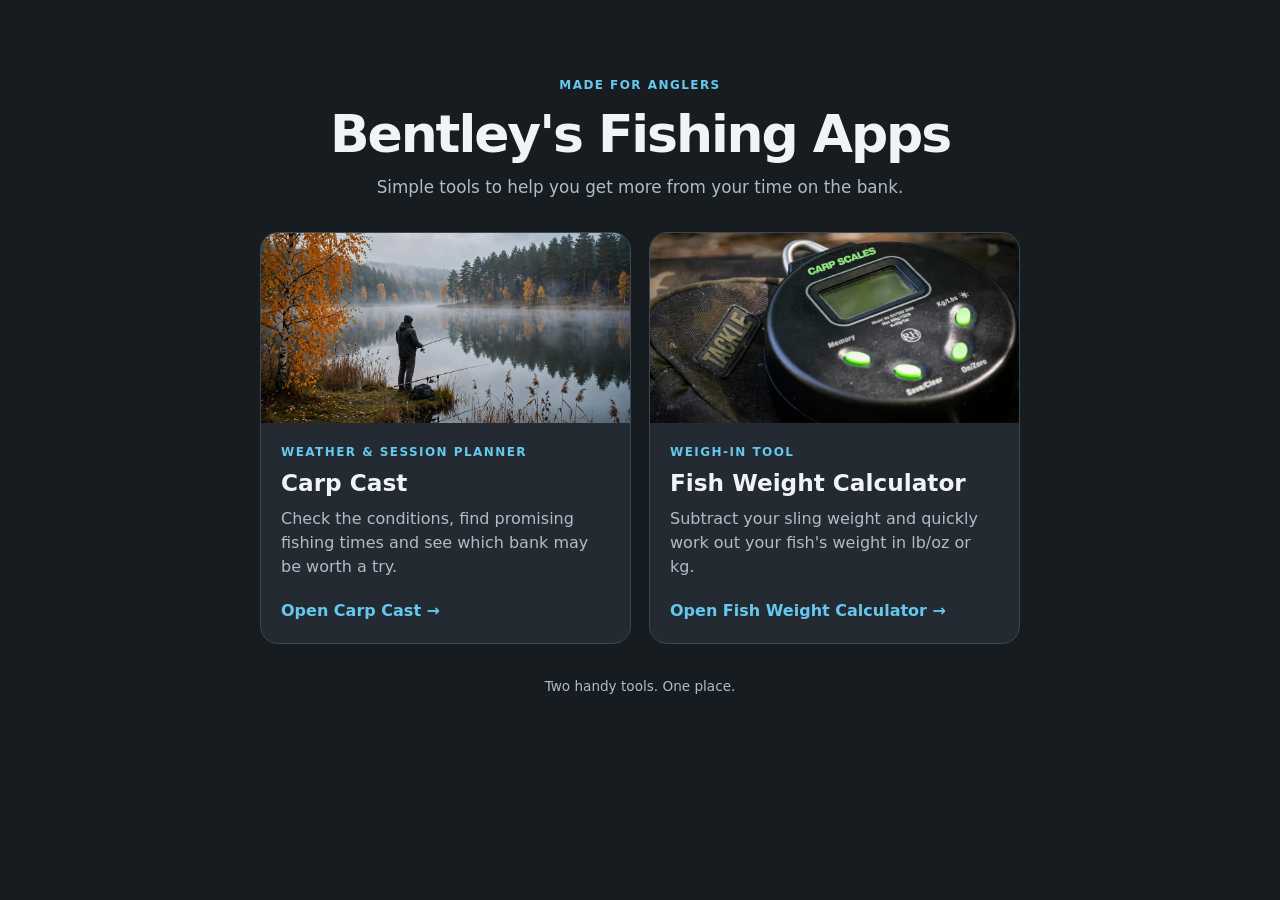
==== index.html @ 65fc2f75 "Create combined fishing apps site Co-authored-by: Copilot <223556219+Copilot@users.noreply.github.co" ====
<!DOCTYPE html>
<html lang="en">
<head>
  <meta charset="utf-8">
  <meta name="viewport" content="width=device-width, initial-scale=1, viewport-fit=cover">
  <meta name="theme-color" content="#171c21">
  <meta name="description" content="Fishing tools from Bentley: Carp Cast and Fish Weight Calculator.">
  <title>Bentley's Fishing Apps</title>
  <link rel="stylesheet" href="landing.css">
</head>
<body>
  <main>
    <header class="site-header">
      <p class="eyebrow">MADE FOR ANGLERS</p>
      <h1>Bentley's Fishing Apps</h1>
      <p class="intro">Simple tools to help you get more from your time on the bank.</p>
    </header>

    <section class="apps" aria-label="Choose an app">
      <a class="app-card" href="carp-cast/">
        <img src="carp-cast/assets/carp-cast-lake.png" alt="" width="1152" height="768">
        <span class="card-content">
          <span class="app-label">WEATHER &amp; SESSION PLANNER</span>
          <span class="app-title">Carp Cast</span>
          <span class="app-description">Check the conditions, find promising fishing times and see which bank may be worth a try.</span>
          <span class="app-action">Open Carp Cast <span aria-hidden="true">→</span></span>
        </span>
      </a>

      <a class="app-card" href="fish-weight-calculator/">
        <img src="fish-weight-calculator/assets/fish-scale.png" alt="" width="1152" height="768">
        <span class="card-content">
          <span class="app-label">WEIGH-IN TOOL</span>
          <span class="app-title">Fish Weight Calculator</span>
          <span class="app-description">Subtract your sling weight and quickly work out your fish's weight in lb/oz or kg.</span>
          <span class="app-action">Open Fish Weight Calculator <span aria-hidden="true">→</span></span>
        </span>
      </a>
    </section>

    <footer>Two handy tools. One place.</footer>
  </main>
</body>
</html>
---- landing.css ----
:root {
  color-scheme: dark;
  --bg: #171c21;
  --ink: #f1f4f6;
  --mute: #b0bdc6;
  --card: #232a31;
  --line: #3b4852;
  --brand: #087ead;
}

* {
  box-sizing: border-box;
}

html,
body {
  margin: 0;
  min-height: 100%;
}

body {
  background: var(--bg);
  color: var(--ink);
  font-family: system-ui, -apple-system, "Segoe UI", Roboto, sans-serif;
  line-height: 1.5;
  padding: env(safe-area-inset-top, 0) 0 env(safe-area-inset-bottom, 0);
}

main {
  width: min(100% - 36px, 760px);
  margin: 0 auto;
  padding: 64px 0 32px;
}

.site-header {
  margin-bottom: 32px;
  text-align: center;
}

.eyebrow,
.app-label {
  color: #65c8ef;
  font-size: 0.75rem;
  font-weight: 800;
  letter-spacing: 0.12em;
}

h1 {
  margin: 8px 0;
  font-size: clamp(2rem, 7vw, 3.25rem);
  line-height: 1.1;
  letter-spacing: -0.04em;
}

.intro {
  max-width: 34rem;
  margin: 12px auto 0;
  color: var(--mute);
  font-size: 1.05rem;
}

.apps {
  display: grid;
  grid-template-columns: repeat(2, minmax(0, 1fr));
  gap: 18px;
}

.app-card {
  overflow: hidden;
  color: inherit;
  text-decoration: none;
  background: var(--card);
  border: 1px solid var(--line);
  border-radius: 18px;
  transition: border-color 150ms ease, transform 150ms ease;
}

.app-card:hover {
  border-color: var(--brand);
  transform: translateY(-2px);
}

.app-card:focus-visible {
  outline: 3px solid #65c8ef;
  outline-offset: 3px;
}

.app-card > img {
  display: block;
  width: 100%;
  height: 190px;
  object-fit: cover;
}

.card-content {
  display: flex;
  flex-direction: column;
  align-items: flex-start;
  min-height: 220px;
  padding: 20px;
}

.app-title {
  margin-top: 8px;
  font-size: 1.45rem;
  font-weight: 800;
  line-height: 1.2;
}

.app-description {
  margin-top: 10px;
  color: var(--mute);
}

.app-action {
  margin-top: auto;
  padding-top: 20px;
  color: #65c8ef;
  font-weight: 700;
}

footer {
  margin-top: 32px;
  color: var(--mute);
  font-size: 0.85rem;
  text-align: center;
}

@media (max-width: 600px) {
  main {
    padding-top: 40px;
  }

  .apps {
    grid-template-columns: minmax(0, 1fr);
    gap: 14px;
  }

  .app-card > img {
    height: 170px;
  }

  .card-content {
    min-height: 0;
  }

  .app-action {
    margin-top: 4px;
  }
}

@media (prefers-reduced-motion: reduce) {
  .app-card {
    transition: none;
  }
}
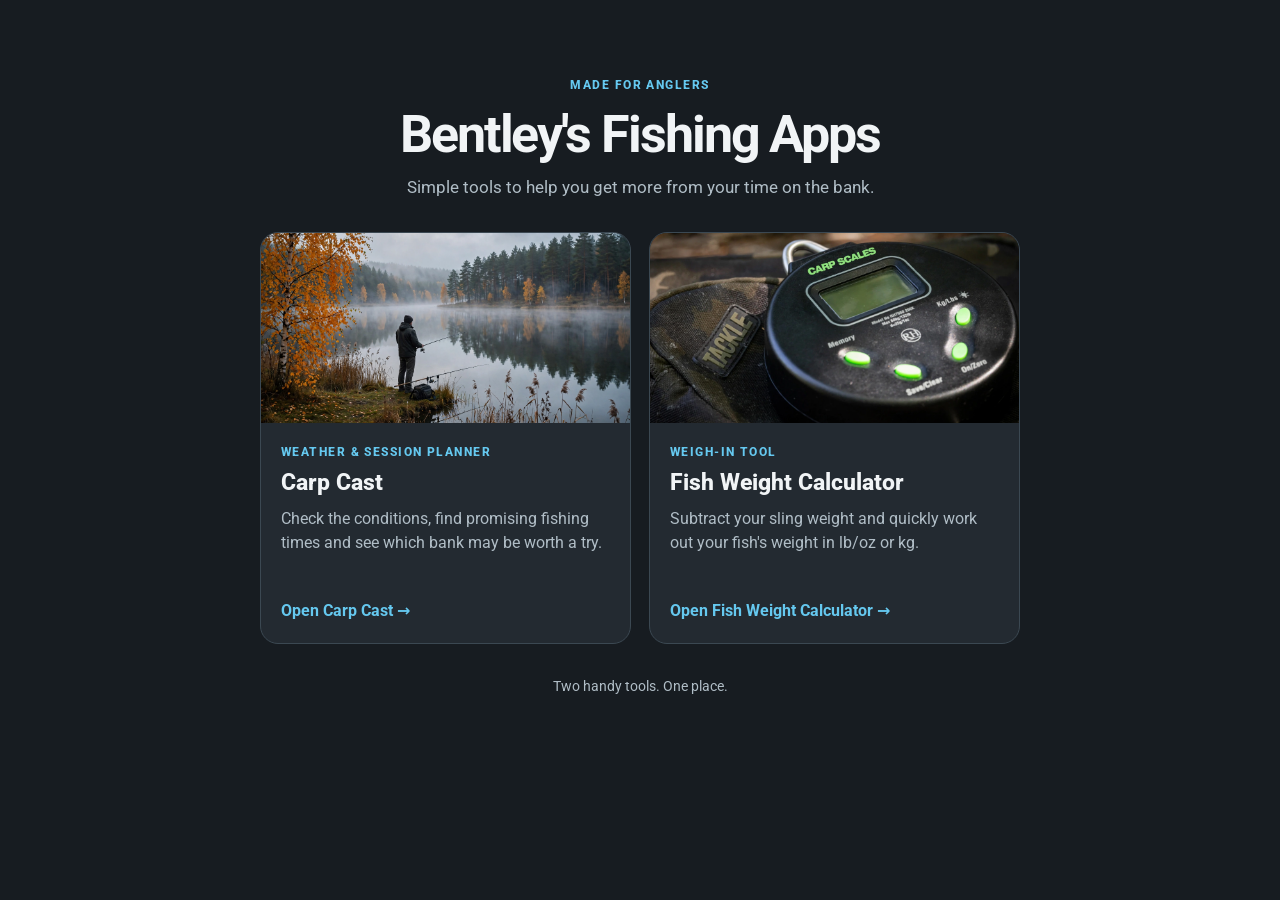
==== commit 71160317: "font update" ====
--- a/index.html
+++ b/index.html
@@ -6,6 +6,8 @@
   <meta name="theme-color" content="#171c21">
   <meta name="description" content="Fishing tools from Bentley: Carp Cast and Fish Weight Calculator.">
   <title>Bentley's Fishing Apps</title>
+  <link rel="stylesheet" href="https://fonts.googleapis.com/css2?family=Roboto:wght@400;600;800&display=swap">
+  <link rel="stylesheet" href="styles/platform.css">
   <link rel="stylesheet" href="landing.css">
 </head>
 <body>
--- a/styles/platform.css
+++ b/styles/platform.css
@@ -0,0 +1,44 @@
+:root {
+  color-scheme: dark;
+  --bg: #171c21;
+  --card: #232a31;
+  --ink: #f1f4f6;
+  --mute: #b0bdc6;
+  --line: #3b4852;
+  --brand: #006a9f;
+  --brand-hover: #087ead;
+  --brand-text: #65c8ef;
+  --on-brand: #fff;
+}
+
+* {
+  box-sizing: border-box;
+}
+
+html,
+body {
+  margin: 0;
+}
+
+body {
+  background: var(--bg);
+  color: var(--ink);
+  font-family: "Roboto", system-ui, -apple-system, "Segoe UI", sans-serif;
+}
+
+main > h1 {
+  margin: 4px 0 16px;
+  font-size: 1.5rem;
+  font-weight: 800;
+  text-align: center;
+}
+
+main > h1::after {
+  content: "";
+  display: block;
+  width: 44px;
+  height: 4px;
+  margin: 8px auto 0;
+  background: var(--brand);
+  border-radius: 999px;
+}
--- a/landing.css
+++ b/landing.css
@@ -1,27 +1,8 @@
-:root {
-  color-scheme: dark;
-  --bg: #171c21;
-  --ink: #f1f4f6;
-  --mute: #b0bdc6;
-  --card: #232a31;
-  --line: #3b4852;
-  --brand: #087ead;
-}
-
-* {
-  box-sizing: border-box;
-}
-
-html,
 body {
-  margin: 0;
   min-height: 100%;
 }
 
 body {
-  background: var(--bg);
-  color: var(--ink);
-  font-family: system-ui, -apple-system, "Segoe UI", Roboto, sans-serif;
   line-height: 1.5;
   padding: env(safe-area-inset-top, 0) 0 env(safe-area-inset-bottom, 0);
 }
@@ -39,7 +20,7 @@
 
 .eyebrow,
 .app-label {
-  color: #65c8ef;
+  color: var(--brand-text);
   font-size: 0.75rem;
   font-weight: 800;
   letter-spacing: 0.12em;
@@ -81,7 +62,7 @@
 }
 
 .app-card:focus-visible {
-  outline: 3px solid #65c8ef;
+  outline: 3px solid var(--brand-text);
   outline-offset: 3px;
 }
 
@@ -115,7 +96,7 @@
 .app-action {
   margin-top: auto;
   padding-top: 20px;
-  color: #65c8ef;
+  color: var(--brand-text);
   font-weight: 700;
 }
 
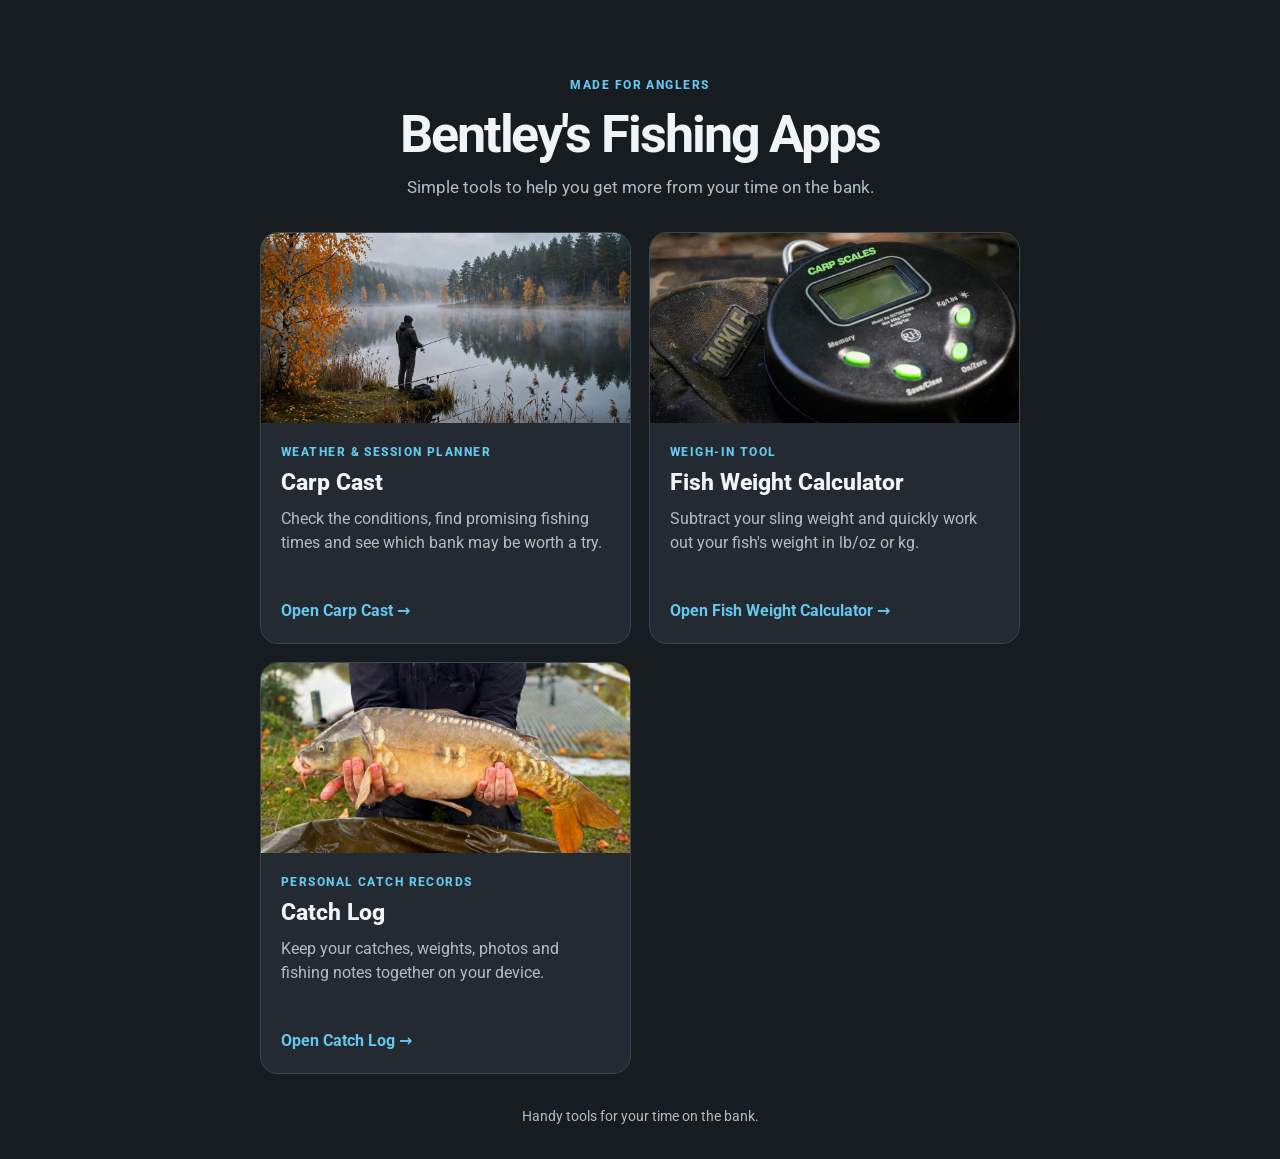
==== commit 269e3343: "Catch Log app with a new header photo and a note about metadata." ====
--- a/index.html
+++ b/index.html
@@ -4,7 +4,7 @@
   <meta charset="utf-8">
   <meta name="viewport" content="width=device-width, initial-scale=1, viewport-fit=cover">
   <meta name="theme-color" content="#171c21">
-  <meta name="description" content="Fishing tools from Bentley: Carp Cast and Fish Weight Calculator.">
+  <meta name="description" content="Fishing tools from Bentley: Carp Cast, Fish Weight Calculator and Catch Log.">
   <title>Bentley's Fishing Apps</title>
   <link rel="stylesheet" href="https://fonts.googleapis.com/css2?family=Roboto:wght@400;600;800&display=swap">
   <link rel="stylesheet" href="styles/platform.css">
@@ -38,9 +38,19 @@
           <span class="app-action">Open Fish Weight Calculator <span aria-hidden="true">→</span></span>
         </span>
       </a>
+
+      <a class="app-card" href="catch-log/">
+        <img src="catch-log/assets/catch-log-carp.png" alt="" width="943" height="768">
+        <span class="card-content">
+          <span class="app-label">PERSONAL CATCH RECORDS</span>
+          <span class="app-title">Catch Log</span>
+          <span class="app-description">Keep your catches, weights, photos and fishing notes together on your device.</span>
+          <span class="app-action">Open Catch Log <span aria-hidden="true">→</span></span>
+        </span>
+      </a>
     </section>
 
-    <footer>Two handy tools. One place.</footer>
+    <footer>Handy tools for your time on the bank.</footer>
   </main>
 </body>
 </html>
--- a/styles/platform.css
+++ b/styles/platform.css
@@ -1,3 +1,4 @@
+/* Shared theme and base styles; load before each page's app-specific CSS. */
 :root {
   color-scheme: dark;
   --bg: #171c21;
@@ -42,3 +43,21 @@
   background: var(--brand);
   border-radius: 999px;
 }
+
+.home-link {
+  display: inline-block;
+  margin-bottom: 8px;
+  color: var(--mute);
+  font-size: 0.9rem;
+  text-decoration: none;
+}
+
+.home-link:hover {
+  color: var(--ink);
+}
+
+input:focus-visible,
+button:focus-visible {
+  outline: 3px solid var(--brand);
+  outline-offset: 2px;
+}
--- a/landing.css
+++ b/landing.css
@@ -1,8 +1,6 @@
+/* Landing page layout and app-card styling. */
 body {
   min-height: 100%;
-}
-
-body {
   line-height: 1.5;
   padding: env(safe-area-inset-top, 0) 0 env(safe-area-inset-bottom, 0);
 }
